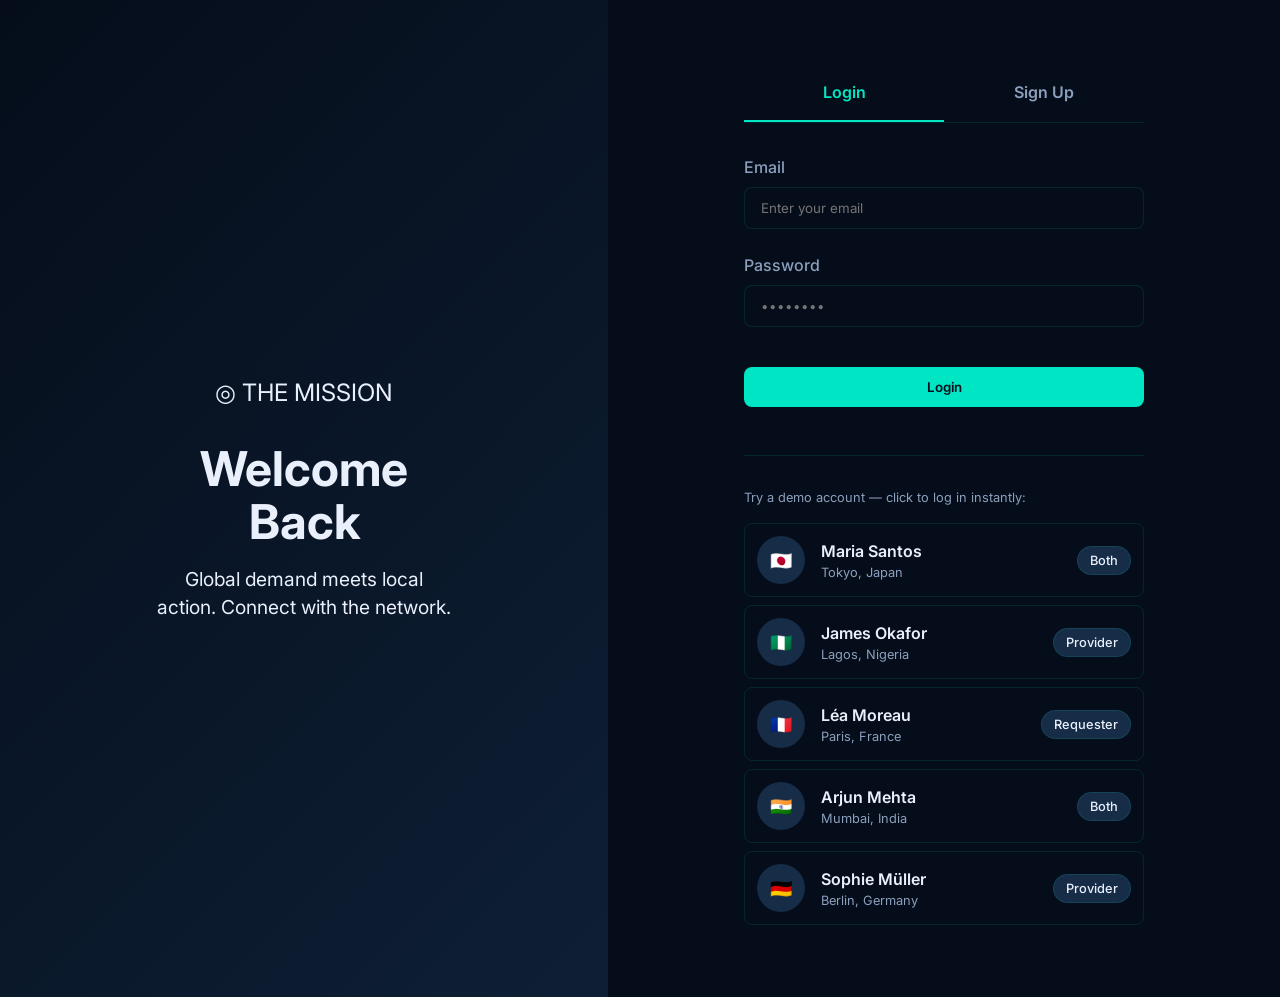
==== app.html @ a763b42e "🎨 Palette: Improve form accessibility by adding missing `for` attributes to labels This change adds " ====
<!DOCTYPE html>
<html lang="en">
<head>
    <meta charset="UTF-8">
    <meta name="viewport" content="width=device-width, initial-scale=1.0">
    <title>Feed | The Mission</title>
    <link rel="preconnect" href="https://fonts.googleapis.com">
    <link rel="preconnect" href="https://fonts.gstatic.com" crossorigin>
    <link href="https://fonts.googleapis.com/css2?family=Inter:wght@400;500;600;700&display=swap" rel="stylesheet">
    <link rel="stylesheet" href="style.css">
    <style>
        .filter-scroll { display: flex; gap: 0.5rem; overflow-x: auto; padding-bottom: 0.5rem; scrollbar-width: none; }
        .filter-scroll::-webkit-scrollbar { display: none; }
        .filter-chip { cursor: pointer; border-color: var(--border); background: var(--bg-surface); transition: all 0.2s; }
        .filter-chip.active { background: var(--accent-teal); color: var(--bg-deep); border-color: var(--accent-teal); }

        .top-bar { display: flex; justify-content: space-between; align-items: center; margin-bottom: 2rem; gap: 1rem;}
        .search-input { flex: 1; max-width: 400px; background: var(--bg-surface); }

        /* Form Wizard */
        .wizard-step { display: none; }
        .wizard-step.active { display: block; animation: fadeIn 0.3s ease; }
        @keyframes fadeIn { from { opacity: 0; transform: translateY(10px); } to { opacity: 1; transform: translateY(0); } }

        .cat-select-grid { display: grid; grid-template-columns: repeat(auto-fit, minmax(140px, 1fr)); gap: 1rem; }
        .cat-select-card {
            border: 1px solid var(--border); border-radius: 8px; padding: 1rem; text-align: center;
            cursor: pointer; transition: all 0.2s; background: var(--bg-surface);
        }
        .cat-select-card:hover { border-color: var(--accent-teal); }
        .cat-select-card.selected { border-color: var(--accent-teal); background: var(--bg-elevated); box-shadow: 0 0 0 2px var(--accent-teal); }

        .progress-bar { display: flex; gap: 0.5rem; margin-bottom: 2rem; }
        .progress-dot { height: 6px; flex: 1; background: var(--bg-surface); border-radius: 3px; transition: all 0.3s; }
        .progress-dot.active { background: var(--accent-teal); }
        .progress-dot.done { background: var(--border); }

        #view-post-mission, #view-my-missions, #view-my-tasks { display: none; }
    </style>
</head>
<body>
    <div class="app-layout">
        <!-- Sidebar -->
        <div class="sidebar">
            <div class="nav-logo mb-8 mt-2" style="font-size: 1.2rem;">◎ THE MISSION</div>

            <div class="flex-col gap-2 flex-1">
                <div class="nav-item active" onclick="switchView('feed', this)">
                    <span>🌍</span> Feed
                </div>
                <div class="nav-item" onclick="switchView('my-missions', this)">
                    <span>📋</span> My Missions
                </div>
                <div class="nav-item" onclick="switchView('my-tasks', this)">
                    <span>✅</span> My Tasks
                </div>
                <div class="nav-item" onclick="switchView('post-mission', this)">
                    <span>➕</span> Post Mission
                </div>
                <div class="nav-item" onclick="window.location.href='profile.html'">
                    <span>👤</span> Profile
                </div>
            </div>

            <div class="mt-auto pt-4 border-top" style="border-top: 1px solid var(--border);">
                <div class="flex items-center gap-3 mb-4">
                    <img id="user-avatar" class="avatar avatar-md" src="" alt="User">
                    <div>
                        <div id="user-name" style="font-weight: 600; font-size: 0.9rem;"></div>
                        <div class="caption cursor-pointer hover:text-white" onclick="logout()">Sign Out</div>
                    </div>
                </div>
            </div>
        </div>

        <!-- Main Content -->
        <div class="main-content">

            <!-- FEED VIEW -->
            <div id="view-feed">
                <div class="top-bar">
                    <input type="text" id="search-bar" class="form-control search-input" placeholder="Search missions, locations..." onkeyup="handleSearch(event)">
                    <select id="sort-select" class="form-control" style="width: auto;" onchange="loadFeed()">
                        <option>Latest</option>
                        <option>Ending Soon</option>
                        <option>Highest Budget</option>
                        <option>Nearest</option>
                    </select>
                </div>

                <div class="filter-scroll mb-6" id="category-filters">
                    <div class="chip filter-chip active" onclick="setCategoryFilter(null, this)">All</div>
                    <!-- Populated by JS -->
                </div>

                <div class="masonry-grid" id="feed-grid">
                    <!-- Skeletons initially -->
                </div>
            </div>

            <!-- MY MISSIONS VIEW -->
            <div id="view-my-missions">
                <h2 class="section-heading mb-6">My Missions</h2>
                <div class="filter-scroll mb-6">
                    <div class="chip filter-chip active" onclick="loadMyMissions('open', this)">Posted (Open)</div>
                    <div class="chip filter-chip" onclick="loadMyMissions('in_progress', this)">In Progress</div>
                    <div class="chip filter-chip" onclick="loadMyMissions('completed', this)">Completed</div>
                </div>
                <div class="masonry-grid" id="my-missions-grid"></div>
            </div>

            <!-- MY TASKS VIEW -->
            <div id="view-my-tasks">
                <h2 class="section-heading mb-6">My Tasks</h2>
                <div class="filter-scroll mb-6">
                    <div class="chip filter-chip active" onclick="loadMyTasks('in_progress', this)">Accepted</div>
                    <div class="chip filter-chip" onclick="loadMyTasks('completed', this)">Done</div>
                </div>
                <div class="masonry-grid" id="my-tasks-grid"></div>
            </div>

            <!-- POST MISSION VIEW -->
            <div id="view-post-mission" style="max-width: 600px; margin: 0 auto;">
                <h2 class="section-heading mb-6 text-center">Post a Mission</h2>

                <div class="progress-bar">
                    <div class="progress-dot active" id="dot-1"></div>
                    <div class="progress-dot" id="dot-2"></div>
                    <div class="progress-dot" id="dot-3"></div>
                </div>

                <form id="post-form" onsubmit="submitMission(event)">

                    <!-- Step 1 -->
                    <div class="wizard-step active" id="step-1">
                        <div class="form-group">
                            <label for="post-title">Mission Title</label>
                            <input type="text" id="post-title" class="form-control" required placeholder="e.g. Source a Patek Philippe dealer open on Sunday...">
                        </div>
                        <div class="form-group">
                            <label for="post-desc">Description</label>
                            <textarea id="post-desc" class="form-control" rows="4" required placeholder="Provide all necessary details..."></textarea>
                        </div>
                        <div class="form-group">
                            <label>Category</label>
                            <div class="cat-select-grid" id="post-cat-grid">
                                <!-- Populated by JS -->
                            </div>
                            <input type="hidden" id="post-cat" required>
                        </div>
                        <div class="flex justify-between mt-8">
                            <div></div>
                            <button type="button" class="btn btn-primary" onclick="nextStep(2)">Next: Details →</button>
                        </div>
                    </div>

                    <!-- Step 2 -->
                    <div class="wizard-step" id="step-2">
                        <div class="form-group">
                            <label for="post-loc">Location</label>
                            <input type="text" id="post-loc" class="form-control" required placeholder="City, Country (or 'Online')">
                            <div class="mt-2 flex gap-2">
                                <label for="post-online" style="display: flex; align-items: center; gap: 0.5rem; font-weight: 400; color: var(--text-primary);">
                                    <input type="checkbox" id="post-online"> This is a purely online/virtual task
                                </label>
                            </div>
                        </div>
                        <div class="flex gap-4">
                            <div class="form-group w-full">
                                <label for="post-budget">Budget Amount</label>
                                <input type="number" id="post-budget" class="form-control" required min="5">
                            </div>
                            <div class="form-group" style="width: 120px;">
                                <label for="post-currency">Currency</label>
                                <select id="post-currency" class="form-control">
                                    <option>USD</option><option>EUR</option><option>GBP</option>
                                    <option>CHF</option><option>JPY</option>
                                </select>
                            </div>
                        </div>
                        <div class="form-group">
                            <label for="post-deadline">Deadline</label>
                            <input type="date" id="post-deadline" class="form-control" required>
                        </div>
                        <div class="flex justify-between mt-8">
                            <button type="button" class="btn btn-secondary" onclick="nextStep(1)">← Back</button>
                            <button type="button" class="btn btn-primary" onclick="previewMission()">Next: Review →</button>
                        </div>
                    </div>

                    <!-- Step 3 -->
                    <div class="wizard-step" id="step-3">
                        <p class="text-secondary mb-4 text-center">Here's how your mission will look in the feed:</p>

                        <div id="preview-card" class="card mb-8"></div>

                        <div class="flex justify-between mt-8">
                            <button type="button" class="btn btn-secondary" onclick="nextStep(2)">← Edit</button>
                            <button type="submit" class="btn btn-primary" style="background-color: var(--cat-goods); color: var(--bg-deep);">Post Mission</button>
                        </div>
                    </div>

                </form>
            </div>

        </div>
    </div>

    <!-- Mobile Nav -->
    <div class="mobile-nav">
        <div class="mobile-nav-item active" onclick="switchView('feed', this)">
            <span style="font-size: 1.5rem;">🌍</span> Feed
        </div>
        <div class="mobile-nav-item" onclick="switchView('my-missions', this)">
            <span style="font-size: 1.5rem;">📋</span> My Missions
        </div>
        <div class="mobile-nav-item" onclick="switchView('post-mission', this)">
            <span style="font-size: 1.5rem;">➕</span> Post
        </div>
        <div class="mobile-nav-item" onclick="window.location.href='profile.html'">
            <span style="font-size: 1.5rem;">👤</span> Profile
        </div>
    </div>

    <script src="app.js"></script>
    <script>
        requireAuth();
        const currentUser = getSession();

        let currentFilter = { category: null, status: 'open', search: '', sortBy: 'Latest' };

        document.addEventListener('DOMContentLoaded', () => {
            // Setup User Info
            document.getElementById('user-name').innerText = currentUser.name;
            document.getElementById('user-avatar').src = getInitialsAvatar(currentUser.name);

            // Setup Category Filters
            const filterContainer = document.getElementById('category-filters');
            Object.keys(CATEGORIES).forEach(cat => {
                const el = document.createElement('div');
                el.className = 'chip filter-chip';
                el.innerHTML = `${CATEGORIES[cat].icon} ${cat}`;
                el.onclick = function() { setCategoryFilter(cat, this); };
                filterContainer.appendChild(el);
            });

            // Setup Post Categories
            const catGrid = document.getElementById('post-cat-grid');
            Object.keys(CATEGORIES).forEach(cat => {
                const el = document.createElement('div');
                el.className = 'cat-select-card';
                el.innerHTML = `<div style="font-size: 1.5rem; margin-bottom: 0.5rem;">${CATEGORIES[cat].icon}</div><div>${cat}</div>`;
                el.onclick = function() {
                    document.querySelectorAll('.cat-select-card').forEach(c => c.classList.remove('selected'));
                    this.classList.add('selected');
                    document.getElementById('post-cat').value = cat;
                };
                catGrid.appendChild(el);
            });

            // Set min date for deadline
            const today = new Date().toISOString().split('T')[0];
            document.getElementById('post-deadline').setAttribute('min', today);

            // Initial Load
            loadFeedWithDelay();

            // Check hash for direct routing
            if(window.location.hash === '#post') {
                switchView('post-mission', document.querySelectorAll('.nav-item')[3]);
            }
        });

        // --- NAVIGATION ---
        function switchView(viewId, navEl) {
            document.getElementById('view-feed').style.display = 'none';
            document.getElementById('view-my-missions').style.display = 'none';
            document.getElementById('view-my-tasks').style.display = 'none';
            document.getElementById('view-post-mission').style.display = 'none';

            document.getElementById('view-' + viewId).style.display = 'block';

            document.querySelectorAll('.nav-item').forEach(el => el.classList.remove('active'));
            document.querySelectorAll('.mobile-nav-item').forEach(el => el.classList.remove('active'));
            if(navEl) navEl.classList.add('active');

            if (viewId === 'feed') loadFeedWithDelay();
            if (viewId === 'my-missions') loadMyMissions('open', document.querySelector('#view-my-missions .filter-chip.active'));
            if (viewId === 'my-tasks') loadMyTasks('in_progress', document.querySelector('#view-my-tasks .filter-chip.active'));
        }

        // --- FEED LOGIC ---
        function setCategoryFilter(cat, el) {
            document.querySelectorAll('#category-filters .filter-chip').forEach(c => c.classList.remove('active'));
            el.classList.add('active');
            currentFilter.category = cat;
            loadFeed();
        }

        function handleSearch(e) {
            currentFilter.search = e.target.value;
            loadFeed();
        }

        function loadFeedWithDelay() {
            const grid = document.getElementById('feed-grid');
            grid.innerHTML = '';
            for(let i=0; i<6; i++) {
                grid.innerHTML += `<div class="skeleton" style="height: 250px;"></div>`;
            }
            setTimeout(loadFeed, 300);
        }

        function loadFeed() {
            currentFilter.sortBy = document.getElementById('sort-select').value;
            const reqs = getRequests(currentFilter);
            renderGrid('feed-grid', reqs);
        }

        function loadMyMissions(status, el) {
            if(el) {
                document.querySelectorAll('#view-my-missions .filter-chip').forEach(c => c.classList.remove('active'));
                el.classList.add('active');
            }
            const reqs = getRequests({ requesterId: currentUser.id, status: status, sortBy: 'Latest' });
            renderGrid('my-missions-grid', reqs);
        }

        function loadMyTasks(status, el) {
            if(el) {
                document.querySelectorAll('#view-my-tasks .filter-chip').forEach(c => c.classList.remove('active'));
                el.classList.add('active');
            }
            const reqs = getRequests({ providerId: currentUser.id, status: status, sortBy: 'Latest' });
            renderGrid('my-tasks-grid', reqs);
        }

        function renderGrid(gridId, reqs) {
            const grid = document.getElementById(gridId);
            grid.innerHTML = '';

            if (reqs.length === 0) {
                grid.style.display = 'block';
                grid.innerHTML = `
                    <div class="text-center py-12" style="grid-column: 1 / -1;">
                        <div style="font-size: 4rem; margin-bottom: 1rem;">🌍</div>
                        <h3 class="mb-2">No missions found</h3>
                        <p class="text-secondary">Try adjusting your filters or be the first to post one!</p>
                    </div>
                `;
                return;
            }

            grid.style.display = 'grid';

            reqs.forEach(req => {
                const cat = CATEGORIES[req.category];
                const requester = getUserById(req.requesterId);
                const deadlineText = formatDeadline(req.deadline);
                const deadlineColor = deadlineText.includes("Overdue") || deadlineText === "Today" ? "var(--accent-coral)" :
                                     (deadlineText === "1 day left" ? "var(--accent-gold)" : "var(--bg-elevated)");

                const card = document.createElement('div');
                card.className = `card hoverable cat-border ${cat.className}`;
                card.style.cursor = 'pointer';
                card.onclick = () => window.location.href = `request.html?id=${req.id}`;

                let statusBadge = '';
                if(req.status === 'in_progress') statusBadge = `<span class="badge" style="background-color: var(--accent-teal); color: var(--bg-deep);">In Progress</span>`;
                if(req.status === 'completed') statusBadge = `<span class="badge" style="background-color: var(--border); color: var(--text-primary);">Completed</span>`;

                card.innerHTML = `
                    <div class="flex justify-between items-center mb-3">
                        <span class="chip" style="color: ${cat.color}; border-color: ${cat.color}40">
                            ${cat.icon} ${req.category}
                        </span>
                        <div class="flex gap-2">
                            ${statusBadge}
                            <span class="badge" style="background-color: ${deadlineColor}; color: ${deadlineColor === 'var(--bg-elevated)' ? 'var(--text-primary)' : 'var(--bg-deep)'}; border: 1px solid var(--border);">
                                ⏰ ${deadlineText}
                            </span>
                        </div>
                    </div>
                    <h3 class="mb-2" style="font-weight: 600; line-height: 1.3;">${req.title}</h3>
                    <div class="flex items-center gap-2 mb-3 text-secondary caption">
                        <span>📍 ${req.location}</span>
                        ${req.online ? '<span class="badge" style="background:var(--bg-elevated); border:1px solid var(--border); color:var(--text-primary)">Online</span>' : ''}
                    </div>
                    <p class="text-secondary mb-4" style="font-size: 0.9rem; display: -webkit-box; -webkit-line-clamp: 2; -webkit-box-orient: vertical; overflow: hidden;">
                        ${req.description}
                    </p>
                    <div class="flex justify-between items-center border-top pt-3" style="border-top: 1px solid var(--border);">
                        <div class="flex items-center gap-2">
                            <div class="avatar avatar-sm">${requester.flag}</div>
                            <span class="caption">${requester.name.split(' ')[0]}</span>
                        </div>
                        <div class="flex items-center gap-2">
                            <span style="font-weight: 700; color: var(--accent-teal);">
                                ${formatBudget(req.budget, req.currency)}
                            </span>
                        </div>
                    </div>
                `;
                grid.appendChild(card);
            });
        }

        // --- POST WIZARD LOGIC ---
        function nextStep(step) {
            // Validate before moving
            if (step === 2) {
                if(!document.getElementById('post-title').value || !document.getElementById('post-desc').value || !document.getElementById('post-cat').value) {
                    showToast("Please fill all required fields in Step 1");
                    return;
                }
            }

            document.querySelectorAll('.wizard-step').forEach(el => el.classList.remove('active'));
            document.getElementById('step-' + step).classList.add('active');

            document.querySelectorAll('.progress-dot').forEach((el, idx) => {
                if (idx + 1 === step) { el.classList.add('active'); el.classList.remove('done'); }
                else if (idx + 1 < step) { el.classList.remove('active'); el.classList.add('done'); }
                else { el.classList.remove('active', 'done'); }
            });
        }

        function previewMission() {
            if(!document.getElementById('post-loc').value || !document.getElementById('post-budget').value || !document.getElementById('post-deadline').value) {
                showToast("Please fill all required fields in Step 2");
                return;
            }

            const title = document.getElementById('post-title').value;
            const desc = document.getElementById('post-desc').value;
            const catName = document.getElementById('post-cat').value;
            const cat = CATEGORIES[catName];
            const loc = document.getElementById('post-loc').value;
            const budget = document.getElementById('post-budget').value;
            const cur = document.getElementById('post-currency').value;
            const online = document.getElementById('post-online').checked;

            document.getElementById('preview-card').className = `card cat-border ${cat.className}`;
            document.getElementById('preview-card').innerHTML = `
                <div class="flex justify-between items-center mb-3">
                    <span class="chip" style="color: ${cat.color}; border-color: ${cat.color}40">
                        ${cat.icon} ${catName}
                    </span>
                </div>
                <h3 class="mb-2" style="font-weight: 600;">${title}</h3>
                <div class="flex items-center gap-2 mb-3 text-secondary caption">
                    <span>📍 ${loc}</span>
                    ${online ? '<span class="badge" style="background:var(--bg-elevated); border:1px solid var(--border); color:var(--text-primary)">Online</span>' : ''}
                </div>
                <p class="text-secondary mb-4" style="font-size: 0.9rem;">${desc}</p>
                <div class="flex justify-between items-center border-top pt-3" style="border-top: 1px solid var(--border);">
                    <div class="flex items-center gap-2">
                        <div class="avatar avatar-sm">${currentUser.flag}</div>
                        <span class="caption">${currentUser.name.split(' ')[0]}</span>
                    </div>
                    <span style="font-weight: 700; color: var(--accent-teal);">${formatBudget(budget, cur)}</span>
                </div>
            `;
            nextStep(3);
        }

        function submitMission(e) {
            e.preventDefault();
            const newReq = {
                id: generateId(),
                title: document.getElementById('post-title').value,
                category: document.getElementById('post-cat').value,
                budget: parseFloat(document.getElementById('post-budget').value),
                currency: document.getElementById('post-currency').value,
                requesterId: currentUser.id,
                providerId: null,
                status: 'open',
                location: document.getElementById('post-loc').value,
                deadline: document.getElementById('post-deadline').value + "T23:59:59Z",
                online: document.getElementById('post-online').checked,
                description: document.getElementById('post-desc').value,
                postedDate: new Date().toISOString(),
                messages: []
            };

            saveRequest(newReq);

            // Update user stats
            currentUser.missionsPosted = (currentUser.missionsPosted || 0) + 1;
            saveUser(currentUser);

            showToast("Mission posted successfully!");
            setTimeout(() => {
                window.location.href = `request.html?id=${newReq.id}`;
            }, 1000);
        }
    </script>
</body>
</html>
---- style.css ----
:root {
  --bg-deep: #050d1a;
  --bg-surface: #0e1f35;
  --bg-elevated: #162c47;
  --accent-teal: #00e5c3;
  --accent-gold: #f5c518;
  --accent-coral: #ff6b6b;
  --text-primary: #eaf0fb;
  --text-secondary: #8ba0bc;
  --border: rgba(0,229,195,0.12);

  --cat-social: #a78bfa;
  --cat-transport: #38bdf8;
  --cat-delivery: #fb923c;
  --cat-goods: #4ade80;
  --cat-social-animals: #f472b6;
  --cat-repairs: #f87171;
  --cat-special: #f5c518;

  --font-inter: 'Inter', sans-serif;
}

* {
  box-sizing: border-box;
  margin: 0;
  padding: 0;
}

body {
  background-color: var(--bg-deep);
  color: var(--text-primary);
  font-family: var(--font-inter);
  line-height: 1.5;
  font-size: 1rem;
  font-weight: 400;
  overflow-x: hidden;
  transition: opacity 0.3s ease, transform 0.3s ease;
}

body.fade-out {
  opacity: 0;
  transform: translateY(8px);
}

a {
  color: inherit;
  text-decoration: none;
}

h1.hero-headline {
  font-size: clamp(2.5rem, 6vw, 5rem);
  font-weight: 700;
  line-height: 1.1;
  margin-bottom: 1.5rem;
}

h2.section-heading {
  font-size: 1.75rem;
  font-weight: 600;
  margin-bottom: 1rem;
}

.body-text {
  font-size: 1rem;
  font-weight: 400;
}

.caption {
  font-size: 0.8rem;
  font-weight: 400;
  color: var(--text-secondary);
}

/* Buttons */
.btn {
  display: inline-flex;
  align-items: center;
  justify-content: center;
  padding: 0.75rem 1.5rem;
  border-radius: 8px;
  font-weight: 600;
  cursor: pointer;
  transition: all 0.2s ease;
  border: none;
  font-family: var(--font-inter);
}

.btn-primary {
  background-color: var(--accent-teal);
  color: var(--bg-deep);
}

.btn-primary:hover {
  background-color: #00c7a9;
  transform: translateY(-2px);
}

.btn-secondary {
  background-color: var(--bg-surface);
  color: var(--text-primary);
  border: 1px solid var(--border);
}

.btn-secondary:hover {
  background-color: var(--bg-elevated);
}

.btn-danger {
  background-color: transparent;
  color: var(--accent-coral);
  border: 1px solid var(--accent-coral);
}

/* Cards */
.card {
  background-color: var(--bg-surface);
  border: 1px solid var(--border);
  border-radius: 12px;
  padding: 1.5rem;
  transition: transform 0.2s ease, box-shadow 0.2s ease;
}

.card.hoverable:hover {
  transform: translateY(-6px);
  box-shadow: 0 16px 48px rgba(0, 229, 195, 0.2);
}

/* Layouts */
.container {
  max-width: 1200px;
  margin: 0 auto;
  padding: 0 1.5rem;
}

/* Forms */
.form-group {
  margin-bottom: 1.5rem;
}
.form-group label {
  display: block;
  margin-bottom: 0.5rem;
  font-weight: 500;
  color: var(--text-secondary);
}
.form-control {
  width: 100%;
  padding: 0.75rem 1rem;
  background-color: var(--bg-deep);
  border: 1px solid var(--border);
  border-radius: 8px;
  color: var(--text-primary);
  font-family: var(--font-inter);
}
.form-control:focus {
  outline: none;
  border-color: var(--accent-teal);
}

/* Chips and Badges */
.chip {
  display: inline-flex;
  align-items: center;
  gap: 0.5rem;
  padding: 0.25rem 0.75rem;
  border-radius: 9999px;
  font-size: 0.8rem;
  font-weight: 500;
  background-color: var(--bg-elevated);
  border: 1px solid var(--border);
}
.badge {
  background-color: var(--accent-teal);
  color: var(--bg-deep);
  padding: 0.25rem 0.5rem;
  border-radius: 4px;
  font-size: 0.75rem;
  font-weight: 600;
}
.badge-warning {
  background-color: var(--accent-gold);
  color: var(--bg-deep);
}
.badge-danger {
  background-color: var(--accent-coral);
  color: var(--bg-deep);
}

/* Categories */
.cat-social { border-left-color: var(--cat-social); color: var(--cat-social); }
.cat-transport { border-left-color: var(--cat-transport); color: var(--cat-transport); }
.cat-delivery { border-left-color: var(--cat-delivery); color: var(--cat-delivery); }
.cat-goods { border-left-color: var(--cat-goods); color: var(--cat-goods); }
.cat-social-animals { border-left-color: var(--cat-social-animals); color: var(--cat-social-animals); }
.cat-repairs { border-left-color: var(--cat-repairs); color: var(--cat-repairs); }
.cat-special { border-left-color: var(--cat-special); color: var(--cat-special); }

.cat-border {
  border-left-width: 4px;
  border-left-style: solid;
}

/* Skeleton Loaders */
@keyframes shimmer {
  0% { background-position: -200% 0; }
  100% { background-position: 200% 0; }
}
.skeleton {
  background: linear-gradient(90deg, var(--bg-surface) 25%, var(--bg-elevated) 50%, var(--bg-surface) 75%);
  background-size: 200% 100%;
  animation: shimmer 1.5s infinite;
  border-radius: 8px;
}

/* Globe and Pulses */
.globe-container {
  position: relative;
  width: 100%;
  aspect-ratio: 1/1;
  background-image: url('data:image/svg+xml;utf8,<svg xmlns="http://www.w3.org/2000/svg" viewBox="0 0 100 100"><circle cx="50" cy="50" r="48" fill="%230e1f35" stroke="%23162c47" stroke-width="1"/><path d="M 20 40 Q 40 20 60 50 T 80 60" fill="none" stroke="%23162c47" stroke-width="1"/></svg>');
  background-size: contain;
  background-repeat: no-repeat;
  background-position: center;
}

@keyframes pulse {
  0% { transform: scale(0.95); box-shadow: 0 0 0 0 rgba(0, 229, 195, 0.7); }
  70% { transform: scale(1); box-shadow: 0 0 0 15px rgba(0, 229, 195, 0); }
  100% { transform: scale(0.95); box-shadow: 0 0 0 0 rgba(0, 229, 195, 0); }
}

.globe-dot {
  position: absolute;
  width: 8px;
  height: 8px;
  background-color: var(--accent-teal);
  border-radius: 50%;
  animation: pulse 2s infinite;
}

/* Toast Notification */
.toast-container {
  position: fixed;
  bottom: 24px;
  right: 24px;
  display: flex;
  flex-direction: column;
  gap: 12px;
  z-index: 9999;
}
.toast {
  background-color: var(--bg-elevated);
  border: 1px solid var(--border);
  color: var(--text-primary);
  padding: 12px 24px;
  border-radius: 8px;
  box-shadow: 0 8px 24px rgba(0,0,0,0.4);
  transform: translateX(120%);
  transition: transform 0.3s ease;
}
.toast.show {
  transform: translateX(0);
}

/* Utilities */
.flex { display: flex; }
.flex-col { display: flex; flex-direction: column; }
.items-center { align-items: center; }
.justify-between { justify-content: space-between; }
.justify-center { justify-content: center; }
.gap-1 { gap: 0.25rem; }
.gap-2 { gap: 0.5rem; }
.gap-3 { gap: 0.75rem; }
.gap-4 { gap: 1rem; }
.gap-6 { gap: 1.5rem; }
.gap-8 { gap: 2rem; }
.mt-2 { margin-top: 0.5rem; }
.mt-4 { margin-top: 1rem; }
.mt-8 { margin-top: 2rem; }
.mb-2 { margin-bottom: 0.5rem; }
.mb-4 { margin-bottom: 1rem; }
.mb-8 { margin-bottom: 2rem; }
.p-4 { padding: 1rem; }
.p-6 { padding: 1.5rem; }
.w-full { width: 100%; }
.text-center { text-align: center; }
.hidden { display: none !important; }

/* Masonry Grid */
.masonry-grid {
  display: grid;
  grid-template-columns: repeat(auto-fill, minmax(300px, 1fr));
  gap: 1.5rem;
  align-items: start;
}

/* Sidebar & Main Content Layout */
.app-layout {
  display: flex;
  min-height: 100vh;
}
.sidebar {
  width: 250px;
  background-color: var(--bg-surface);
  border-right: 1px solid var(--border);
  padding: 1.5rem;
  display: flex;
  flex-direction: column;
  position: sticky;
  top: 0;
  height: 100vh;
}
.main-content {
  flex: 1;
  padding: 2rem;
  max-width: calc(100% - 250px);
}

.nav-item {
  display: flex;
  align-items: center;
  gap: 0.75rem;
  padding: 0.75rem 1rem;
  border-radius: 8px;
  color: var(--text-secondary);
  font-weight: 500;
  transition: all 0.2s;
  cursor: pointer;
}
.nav-item:hover, .nav-item.active {
  background-color: var(--bg-elevated);
  color: var(--accent-teal);
}

/* Mobile Nav */
.mobile-nav {
  display: none;
  position: fixed;
  bottom: 0;
  left: 0;
  right: 0;
  background-color: var(--bg-surface);
  border-top: 1px solid var(--border);
  padding: 0.75rem;
  justify-content: space-around;
  z-index: 100;
}
.mobile-nav-item {
  display: flex;
  flex-direction: column;
  align-items: center;
  gap: 0.25rem;
  color: var(--text-secondary);
  font-size: 0.75rem;
}
.mobile-nav-item.active {
  color: var(--accent-teal);
}

@media (max-width: 768px) {
  .sidebar { display: none; }
  .mobile-nav { display: flex; }
  .main-content { max-width: 100%; padding: 1rem; padding-bottom: 5rem; }
  .masonry-grid { grid-template-columns: 1fr; }
  .split-screen { flex-direction: column; }
  .split-screen > div { width: 100%; min-height: 50vh; }
}

/* Split Screen Login */
.split-screen {
  display: flex;
  min-height: 100vh;
}
.split-left {
  flex: 1;
  background: linear-gradient(135deg, var(--bg-deep) 0%, var(--bg-surface) 100%);
  display: flex;
  flex-direction: column;
  justify-content: center;
  align-items: center;
  padding: 2rem;
  text-align: center;
}
.split-right {
  flex: 1;
  display: flex;
  flex-direction: column;
  justify-content: center;
  padding: 4rem;
  background-color: var(--bg-deep);
}

/* Avatar */
.avatar {
  border-radius: 50%;
  object-fit: cover;
  background-color: var(--bg-elevated);
  display: inline-flex;
  align-items: center;
  justify-content: center;
  color: var(--bg-deep);
  font-weight: bold;
}
.avatar-sm { width: 32px; height: 32px; font-size: 14px; }
.avatar-md { width: 48px; height: 48px; font-size: 18px; }
.avatar-lg { width: 96px; height: 96px; font-size: 32px; }

/* Chat Thread */
.chat-thread {
  display: flex;
  flex-direction: column;
  gap: 1rem;
  max-height: 400px;
  overflow-y: auto;
  padding-right: 1rem;
}
.chat-message {
  background-color: var(--bg-surface);
  border-radius: 12px;
  padding: 1rem;
  border: 1px solid var(--border);
  width: fit-content;
  max-width: 80%;
}
.chat-message.own {
  background-color: var(--bg-elevated);
  align-self: flex-end;
  border-bottom-right-radius: 2px;
}
.chat-message.other {
  align-self: flex-start;
  border-bottom-left-radius: 2px;
}

/* Accessibility */
*:focus-visible {
  outline: 2px solid var(--accent-teal);
  outline-offset: 2px;
  border-radius: 2px;
}
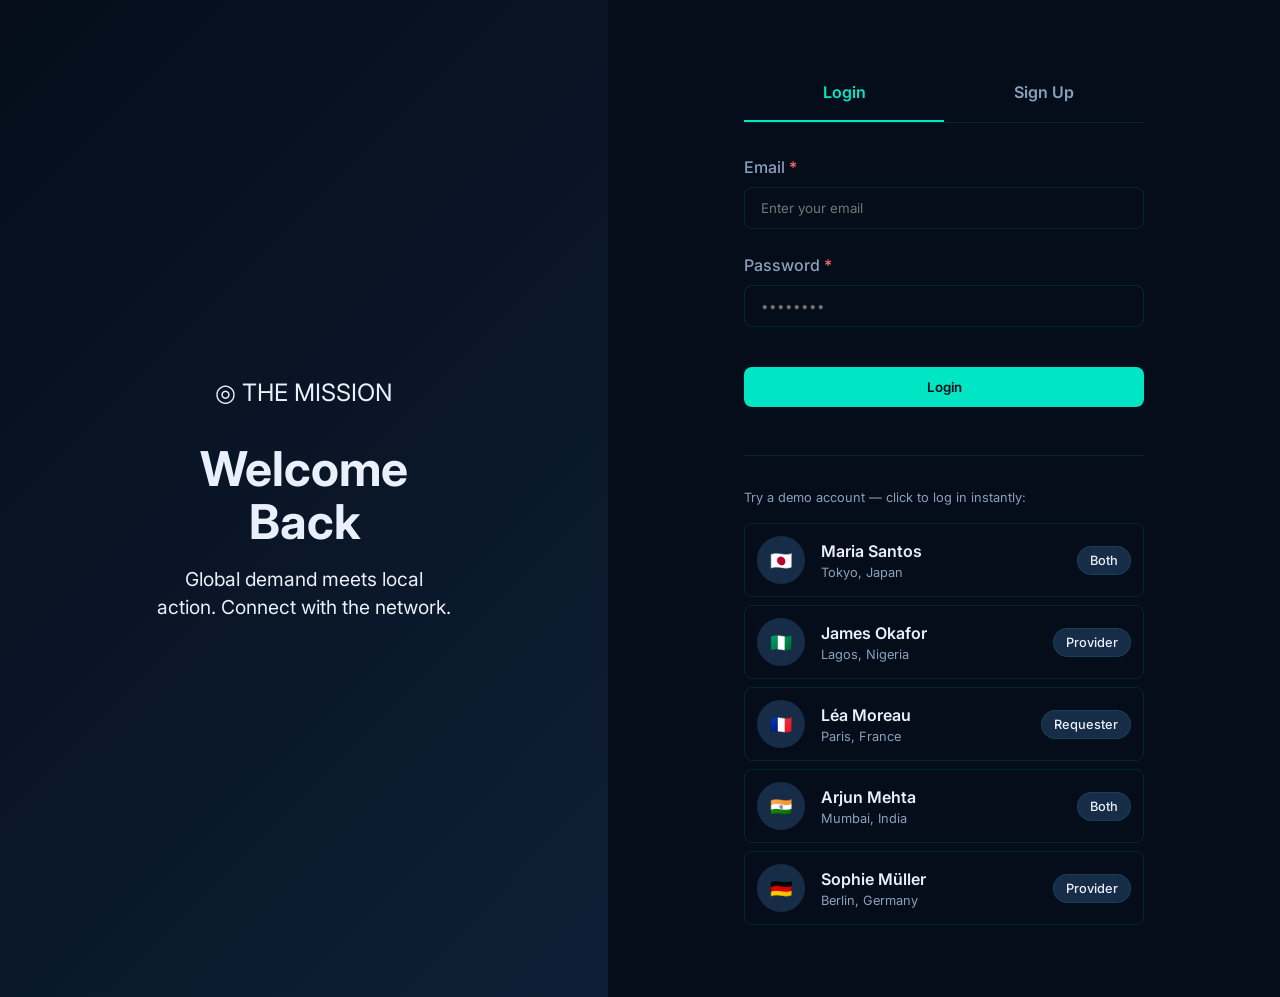
==== commit cb336b4f: "feat: improve form accessibility and UX with labels and required indicators Added `for` attributes t" ====
--- a/app.html
+++ b/app.html
@@ -134,15 +134,15 @@
                     <!-- Step 1 -->
                     <div class="wizard-step active" id="step-1">
                         <div class="form-group">
-                            <label for="post-title">Mission Title</label>
+                            <label for="post-title">Mission Title <span style="color: var(--accent-coral)">*</span></label>
                             <input type="text" id="post-title" class="form-control" required placeholder="e.g. Source a Patek Philippe dealer open on Sunday...">
                         </div>
                         <div class="form-group">
-                            <label for="post-desc">Description</label>
+                            <label for="post-desc">Description <span style="color: var(--accent-coral)">*</span></label>
                             <textarea id="post-desc" class="form-control" rows="4" required placeholder="Provide all necessary details..."></textarea>
                         </div>
                         <div class="form-group">
-                            <label>Category</label>
+                            <label>Category <span style="color: var(--accent-coral)">*</span></label>
                             <div class="cat-select-grid" id="post-cat-grid">
                                 <!-- Populated by JS -->
                             </div>
@@ -157,17 +157,17 @@
                     <!-- Step 2 -->
                     <div class="wizard-step" id="step-2">
                         <div class="form-group">
-                            <label for="post-loc">Location</label>
+                            <label for="post-loc">Location <span style="color: var(--accent-coral)">*</span></label>
                             <input type="text" id="post-loc" class="form-control" required placeholder="City, Country (or 'Online')">
                             <div class="mt-2 flex gap-2">
-                                <label for="post-online" style="display: flex; align-items: center; gap: 0.5rem; font-weight: 400; color: var(--text-primary);">
+                                <label style="display: flex; align-items: center; gap: 0.5rem; font-weight: 400; color: var(--text-primary);">
                                     <input type="checkbox" id="post-online"> This is a purely online/virtual task
                                 </label>
                             </div>
                         </div>
                         <div class="flex gap-4">
                             <div class="form-group w-full">
-                                <label for="post-budget">Budget Amount</label>
+                                <label for="post-budget">Budget Amount <span style="color: var(--accent-coral)">*</span></label>
                                 <input type="number" id="post-budget" class="form-control" required min="5">
                             </div>
                             <div class="form-group" style="width: 120px;">
@@ -179,7 +179,7 @@
                             </div>
                         </div>
                         <div class="form-group">
-                            <label for="post-deadline">Deadline</label>
+                            <label for="post-deadline">Deadline <span style="color: var(--accent-coral)">*</span></label>
                             <input type="date" id="post-deadline" class="form-control" required>
                         </div>
                         <div class="flex justify-between mt-8">
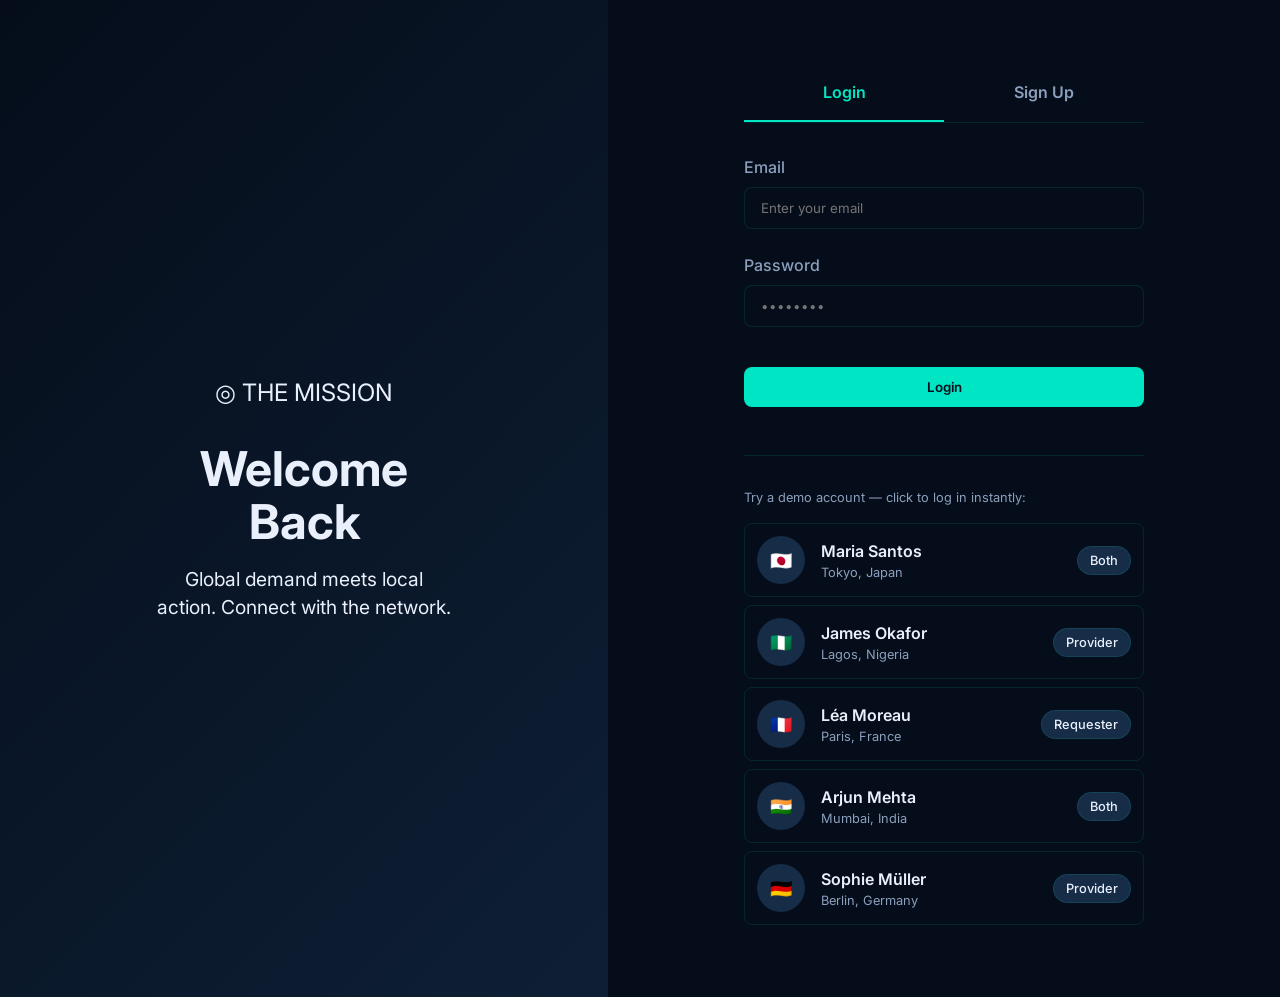
==== commit 13a26fc1: "🎨 Palette: Form label accessibility improvements Added `for` attributes to explicitly bind `<label>`" ====
--- a/app.html
+++ b/app.html
@@ -79,8 +79,8 @@
             <!-- FEED VIEW -->
             <div id="view-feed">
                 <div class="top-bar">
-                    <input type="text" id="search-bar" class="form-control search-input" placeholder="Search missions, locations..." onkeyup="handleSearch(event)">
-                    <select id="sort-select" class="form-control" style="width: auto;" onchange="loadFeed()">
+                    <input type="text" id="search-bar" class="form-control search-input" placeholder="Search missions, locations..." aria-label="Search missions" onkeyup="handleSearch(event)">
+                    <select id="sort-select" class="form-control" style="width: auto;" aria-label="Sort missions" onchange="loadFeed()">
                         <option>Latest</option>
                         <option>Ending Soon</option>
                         <option>Highest Budget</option>
@@ -134,15 +134,15 @@
                     <!-- Step 1 -->
                     <div class="wizard-step active" id="step-1">
                         <div class="form-group">
-                            <label for="post-title">Mission Title <span style="color: var(--accent-coral)">*</span></label>
+                            <label for="post-title">Mission Title</label>
                             <input type="text" id="post-title" class="form-control" required placeholder="e.g. Source a Patek Philippe dealer open on Sunday...">
                         </div>
                         <div class="form-group">
-                            <label for="post-desc">Description <span style="color: var(--accent-coral)">*</span></label>
+                            <label for="post-desc">Description</label>
                             <textarea id="post-desc" class="form-control" rows="4" required placeholder="Provide all necessary details..."></textarea>
                         </div>
                         <div class="form-group">
-                            <label>Category <span style="color: var(--accent-coral)">*</span></label>
+                            <label>Category</label>
                             <div class="cat-select-grid" id="post-cat-grid">
                                 <!-- Populated by JS -->
                             </div>
@@ -157,17 +157,17 @@
                     <!-- Step 2 -->
                     <div class="wizard-step" id="step-2">
                         <div class="form-group">
-                            <label for="post-loc">Location <span style="color: var(--accent-coral)">*</span></label>
+                            <label for="post-loc">Location</label>
                             <input type="text" id="post-loc" class="form-control" required placeholder="City, Country (or 'Online')">
                             <div class="mt-2 flex gap-2">
-                                <label style="display: flex; align-items: center; gap: 0.5rem; font-weight: 400; color: var(--text-primary);">
+                                <label for="post-online" style="display: flex; align-items: center; gap: 0.5rem; font-weight: 400; color: var(--text-primary);">
                                     <input type="checkbox" id="post-online"> This is a purely online/virtual task
                                 </label>
                             </div>
                         </div>
                         <div class="flex gap-4">
                             <div class="form-group w-full">
-                                <label for="post-budget">Budget Amount <span style="color: var(--accent-coral)">*</span></label>
+                                <label for="post-budget">Budget Amount</label>
                                 <input type="number" id="post-budget" class="form-control" required min="5">
                             </div>
                             <div class="form-group" style="width: 120px;">
@@ -179,7 +179,7 @@
                             </div>
                         </div>
                         <div class="form-group">
-                            <label for="post-deadline">Deadline <span style="color: var(--accent-coral)">*</span></label>
+                            <label for="post-deadline">Deadline</label>
                             <input type="date" id="post-deadline" class="form-control" required>
                         </div>
                         <div class="flex justify-between mt-8">
